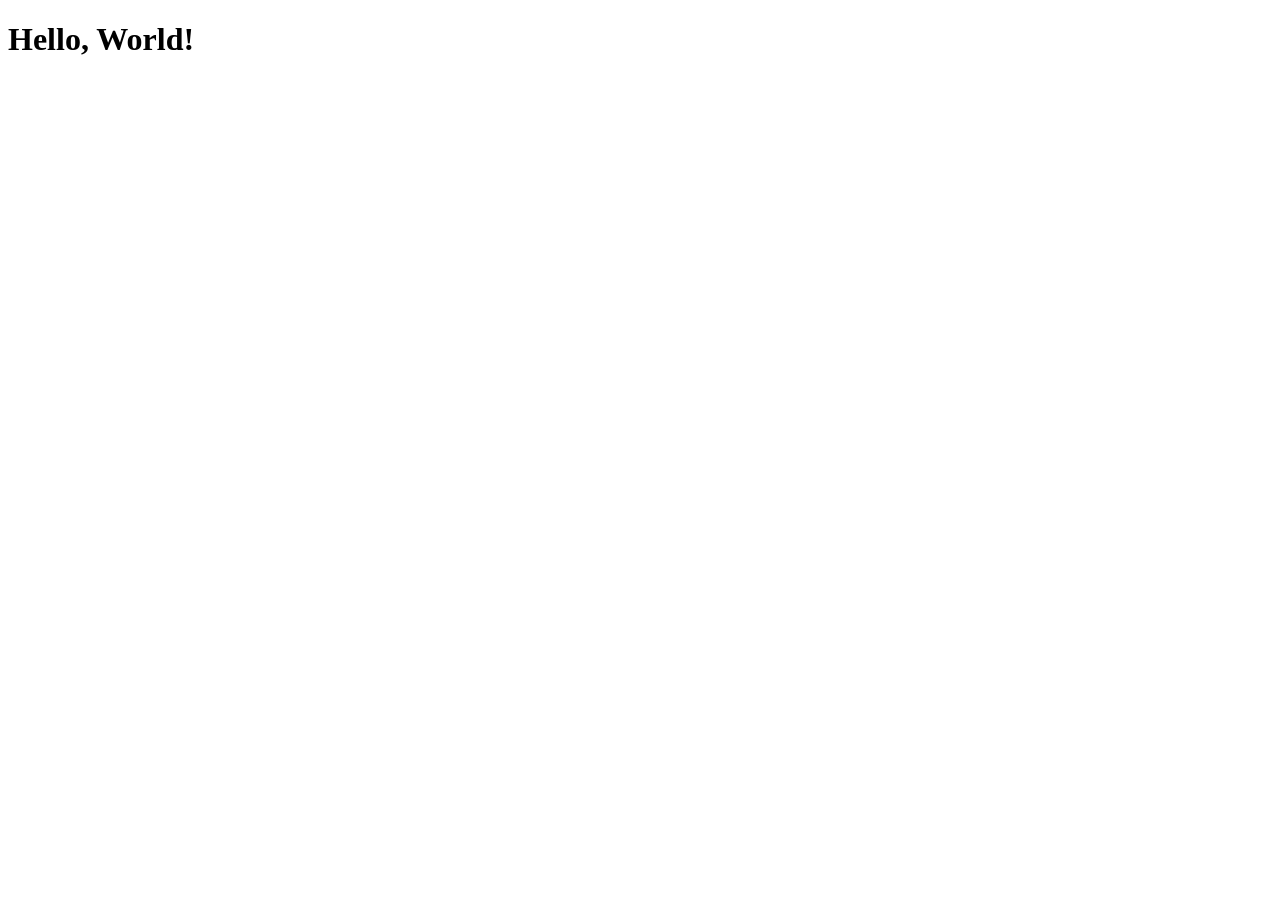
==== index.html @ 8e13c8a1 "feature : css and js file sadded . css and js file link to html" ====
<!DOCTYPE html>
<html lang="en">
<head>
  <meta charset="UTF-8">
  <meta name="viewport" content="width=device-width, initial-scale=1.0">
  <title>My Website</title>
  
  <!-- css code -->
  <link rel="stylesheet" href="style.css">
</head>
<body>

  <h1>Hello, World!</h1>

  <!-- Js code -->
  <script src="script.js" defer></script>
</body>
</html>
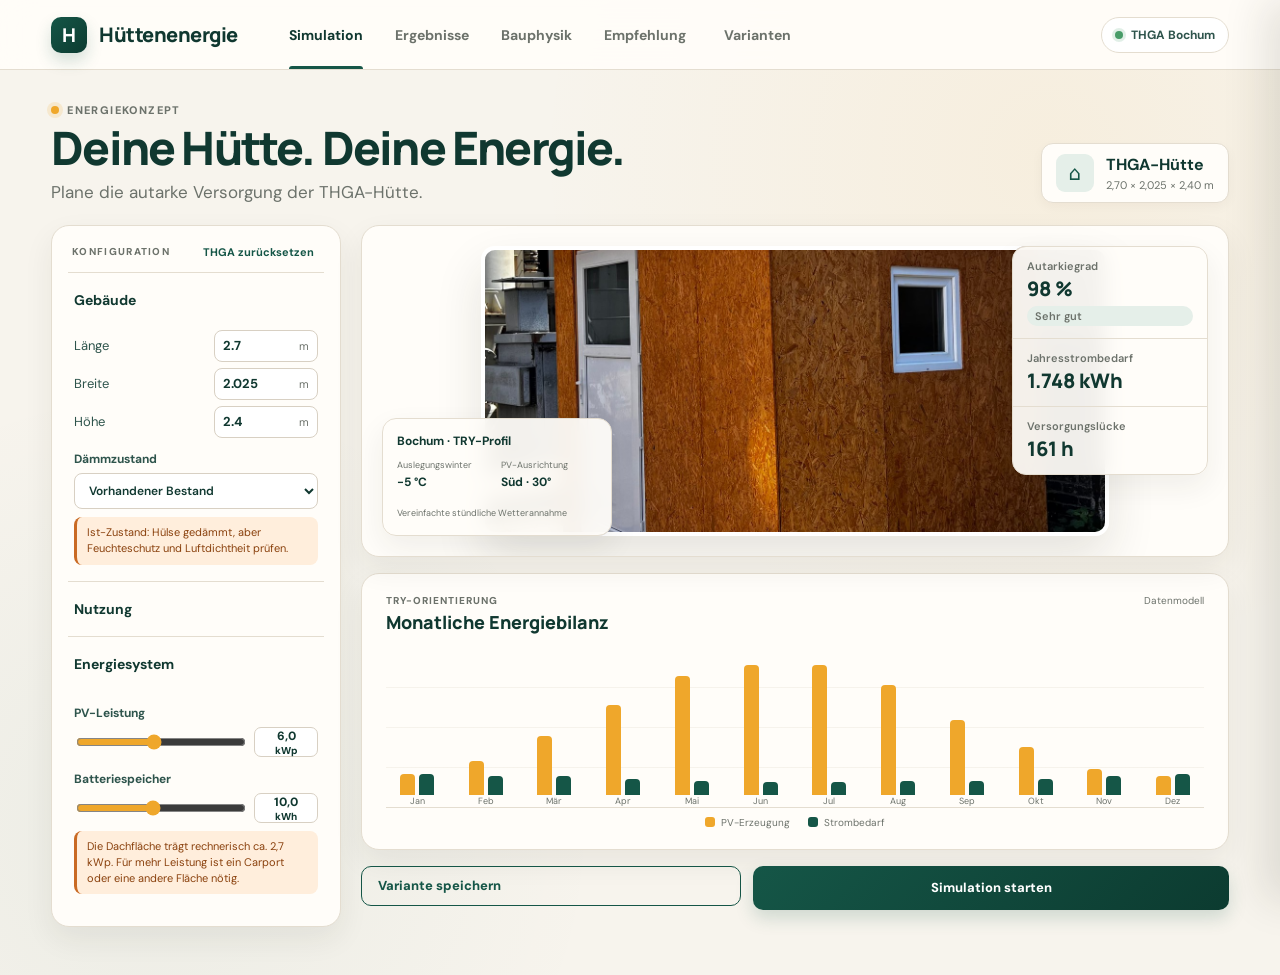
==== commit fb9c5d44: "feature : added the graph , app structure, calculations, recommendations" ====
--- a/index.html
+++ b/index.html
@@ -1,18 +1,151 @@
 <!DOCTYPE html>
-<html lang="en">
+<html lang="de">
 <head>
   <meta charset="UTF-8">
   <meta name="viewport" content="width=device-width, initial-scale=1.0">
-  <title>My Website</title>
-  
-  <!-- css code -->
+  <meta name="description" content="Interaktive Auslegung einer autarken THGA-Hüttenenergieversorgung.">
+  <title>Hüttenenergie · Simulation</title>
+  <link rel="preconnect" href="https://fonts.googleapis.com">
+  <link rel="preconnect" href="https://fonts.gstatic.com" crossorigin>
+  <link href="https://fonts.googleapis.com/css2?family=DM+Sans:wght@400;500;600;700&family=Manrope:wght@600;700;800&display=swap" rel="stylesheet">
   <link rel="stylesheet" href="style.css">
 </head>
 <body>
+  <header class="topbar">
+    <a class="brand" href="#simulation" aria-label="Hüttenenergie Startseite">
+      <span class="brand-mark" aria-hidden="true">H</span>
+      <span>Hüttenenergie</span>
+    </a>
+    <nav class="main-nav" aria-label="Hauptnavigation">
+      <a class="active" href="#simulation">Simulation</a>
+      <a href="graph.html" id="resultsLink">Ergebnisse</a>
+      <a href="graph.html#bauphysik">Bauphysik</a>
+      <a href="empfehlung.html">Empfehlung</a>
+      <button class="nav-button" id="variantsLink" type="button">Varianten</button>
+    </nav>
+    <div class="header-actions">
+      <span class="location-pill"><span class="location-dot"></span> THGA Bochum</span>
+      <button class="menu-button" aria-label="Menü öffnen" aria-expanded="false" type="button">
+        <span></span><span></span><span></span>
+      </button>
+    </div>
+  </header>
 
-  <h1>Hello, World!</h1>
+  <main class="container" id="simulation">
+    <section class="page-header">
+      <div>
+        <p class="eyebrow"><span></span> Energiekonzept</p>
+        <h1>Deine Hütte. Deine Energie.</h1>
+        <p class="subtitle">Plane die autarke Versorgung der THGA-Hütte.</p>
+      </div>
+      <div class="preset-badge">
+        <span class="preset-icon" aria-hidden="true">⌂</span>
+        <div><strong>THGA-Hütte</strong><small>2,70 × 2,025 × 2,40 m</small></div>
+      </div>
+    </section>
 
-  <!-- Js code -->
+    <div class="workspace">
+      <aside class="settings-panel card" aria-label="Simulationsparameter">
+        <div class="panel-heading">
+          <span>Konfiguration</span>
+          <button id="resetButton" class="reset-button" type="button">THGA zurücksetzen</button>
+        </div>
+
+        <section class="setting-section open">
+          <button class="section-heading" type="button" aria-expanded="true">
+            <strong>Gebäude</strong>
+          </button>
+          <div class="section-content">
+            <label class="number-field"><span>Länge</span><span class="value-box"><input id="lengthInput" type="number" value="2.7" min="2" max="20" step="0.1"><em>m</em></span></label>
+            <label class="number-field"><span>Breite</span><span class="value-box"><input id="widthInput" type="number" value="2.025" min="2" max="20" step="0.1"><em>m</em></span></label>
+            <label class="number-field"><span>Höhe</span><span class="value-box"><input id="heightInput" type="number" value="2.4" min="2" max="8" step="0.1"><em>m</em></span></label>
+            <label class="select-field" for="insulation">
+              <span>Dämmzustand</span>
+              <select id="insulation">
+                <option value="0.42">Nicht gedämmt</option>
+                <option value="0.34" selected>Vorhandener Bestand</option>
+                <option value="0.16">Sanierter Zustand</option>
+              </select>
+            </label>
+            <div id="physicsHint" class="physics-hint warning">Ist-Zustand: Hülse gedämmt, aber Feuchteschutz und Luftdichtheit prüfen.</div>
+          </div>
+        </section>
+
+        <section class="setting-section">
+          <button class="section-heading" type="button" aria-expanded="false">
+            <strong>Nutzung</strong>
+          </button>
+          <div class="section-content collapsed">
+            <label class="select-field" for="occupancy">
+              <span>Nutzungsprofil</span>
+              <select id="occupancy">
+                <option value="weekend" selected>Wochenende</option>
+                <option value="regular">Dauernutzung</option>
+                <option value="vacant">Leerstand</option>
+              </select>
+            </label>
+          </div>
+        </section>
+
+        <section class="setting-section open">
+          <button class="section-heading" type="button" aria-expanded="true">
+            <strong>Energiesystem</strong>
+          </button>
+          <div class="section-content">
+            <div class="range-field">
+              <div class="range-heading"><label for="pvRange">PV-Leistung</label></div>
+              <div class="range-line"><input id="pvRange" type="range" min="1" max="12" value="6" step="0.5"><output id="pvOutput" for="pvRange">6 <small>kWp</small></output></div>
+            </div>
+            <div class="range-field">
+              <div class="range-heading"><label for="batteryRange">Batteriespeicher</label></div>
+              <div class="range-line"><input id="batteryRange" type="range" min="2" max="20" value="10" step="1"><output id="batteryOutput" for="batteryRange">10 <small>kWh</small></output></div>
+            </div>
+            <div id="roofWarning" class="physics-hint warning" hidden></div>
+          </div>
+        </section>
+      </aside>
+
+      <section class="visual-column">
+        <article class="model-stage card">
+          <img src="images/thga-huette.jpg" alt="THGA-Tiny-House mit Holzfassade auf dem Campus" loading="eager">
+          <article class="weather-card" aria-label="Wetter- und Standortdaten">
+            <strong>Bochum · TRY-Profil</strong>
+            <div class="weather-values"><span>Auslegungswinter<br><b>−5 °C</b></span><span>PV-Ausrichtung<br><b>Süd · 30°</b></span></div>
+            <small>Vereinfachte stündliche Wetterannahme</small>
+          </article>
+          <div class="metrics-overlay" aria-label="Simulationsergebnisse">
+            <div class="metric-row"><span>Autarkiegrad</span><strong id="autarky">83 %</strong><span class="pill" id="autarkyTrend">Gut</span></div>
+            <div class="metric-row"><span>Jahresstrombedarf</span><strong id="demand">1.160 kWh</strong></div>
+            <div class="metric-row"><span>Versorgungslücke</span><strong id="shortage">17 h</strong></div>
+          </div>
+        </article>
+
+        <article class="chart-card card" aria-labelledby="chartTitle">
+          <div class="card-heading"><div><p>TRY-Orientierung</p><h2 id="chartTitle">Monatliche Energiebilanz</h2></div><span class="preview-label">Datenmodell</span></div>
+          <div class="chart" id="chart" role="img" aria-label="PV-Erzeugung und Strombedarf über zwölf Monate"></div>
+          <div class="legend"><span><i class="pv-dot"></i>PV-Erzeugung</span><span><i class="load-dot"></i>Strombedarf</span></div>
+        </article>
+
+        <div class="action-row">
+          <button class="btn-outline" id="saveButton" type="button">Variante speichern</button>
+          <button class="btn-primary" id="simulateButton" type="button">Simulation starten</button>
+        </div>
+      </section>
+    </div>
+  </main>
+
+  <aside class="variant-drawer" id="variantDrawer" aria-label="Gespeicherte Varianten" aria-hidden="true">
+    <div class="drawer-heading"><div><small>Vergleich</small><h2>Varianten</h2></div><button id="closeDrawer" type="button" aria-label="Varianten schließen">×</button></div>
+    <div id="variantList" class="variant-list"><p class="empty-state">Noch keine Varianten gespeichert.</p></div>
+  </aside>
+  <div class="drawer-backdrop" id="drawerBackdrop"></div>
+
+  <div class="calculation-overlay" id="calculationOverlay" role="dialog" aria-modal="true" aria-labelledby="calculationTitle">
+    <div class="calculation-dialog"><div class="calculation-spinner" aria-hidden="true"></div><h2 id="calculationTitle">Simulation läuft</h2><p>Gebäudelast, TRY-Profil und Energiesystem werden ausgewertet.</p></div>
+  </div>
+  <div class="toast" role="status" aria-live="polite"></div>
+
+  <script src="energy-model.js" defer></script>
   <script src="script.js" defer></script>
 </body>
 </html>
--- a/style.css
+++ b/style.css
@@ -0,0 +1,611 @@
+:root {
+  --ink: #103830;
+  --ink-soft: #2e544c;
+  --muted: #6c726b;
+  --paper: #f7f4ed;
+  --panel: #fffdf9;
+  --surface: #f2efe6;
+  --line: #e4ddd0;
+  --green: #155647;
+  --green-light: #e5efe9;
+  --green-dark: #0c3b30;
+  --gold: #efa72b;
+  --gold-light: #fff0cc;
+  --amber: #c96a24;
+  --amber-light: #ffeedc;
+  --shadow-sm: 0 4px 12px rgba(45, 38, 28, 0.04);
+  --shadow-md: 0 12px 30px rgba(45, 38, 28, 0.07);
+  --shadow-lg: 0 22px 48px rgba(45, 38, 28, 0.12);
+  --radius-md: 12px;
+  --radius-lg: 18px;
+}
+
+* { box-sizing: border-box; }
+html { scroll-behavior: smooth; }
+
+body {
+  margin: 0;
+  min-height: 100vh;
+  color: var(--ink);
+  background:
+    radial-gradient(circle at 82% 16%, rgba(239, 167, 43, 0.08), transparent 32rem),
+    radial-gradient(circle at 12% 85%, rgba(21, 86, 71, 0.05), transparent 28rem),
+    var(--paper);
+  font-family: "DM Sans", system-ui, -apple-system, sans-serif;
+  -webkit-font-smoothing: antialiased;
+}
+
+button, input, select { font: inherit; }
+button { cursor: pointer; }
+
+button:focus-visible, a:focus-visible, input:focus-visible, select:focus-visible {
+  outline: 3px solid rgba(239, 167, 43, 0.45);
+  outline-offset: 2px;
+}
+
+/* --- Topbar Navigation --- */
+.topbar {
+  position: sticky;
+  top: 0;
+  z-index: 40;
+  height: 70px;
+  display: flex;
+  align-items: center;
+  gap: clamp(24px, 4vw, 56px);
+  padding: 0 clamp(20px, 4vw, 56px);
+  border-bottom: 1px solid var(--line);
+  background: rgba(255, 253, 249, 0.92);
+  backdrop-filter: blur(16px);
+}
+
+.brand {
+  display: flex;
+  align-items: center;
+  gap: 12px;
+  color: var(--ink);
+  text-decoration: none;
+  font: 800 20px "Manrope", sans-serif;
+  letter-spacing: -0.5px;
+}
+
+.brand-mark {
+  width: 36px;
+  height: 36px;
+  display: grid;
+  place-items: center;
+  border-radius: 10px;
+  color: #fff;
+  background: linear-gradient(135deg, var(--green), var(--green-dark));
+  box-shadow: 0 8px 16px rgba(21, 86, 71, 0.18);
+  font-size: 19px;
+}
+
+.main-nav {
+  height: 100%;
+  display: flex;
+  align-items: center;
+  gap: 32px;
+}
+
+.main-nav a, .nav-button {
+  position: relative;
+  height: 100%;
+  display: flex;
+  align-items: center;
+  border: 0;
+  background: none;
+  color: var(--muted);
+  text-decoration: none;
+  font-size: 14px;
+  font-weight: 700;
+  transition: color 180ms;
+}
+
+.main-nav a:hover, .nav-button:hover, .main-nav a.active { color: var(--ink); }
+
+.main-nav a.active::after {
+  content: "";
+  position: absolute;
+  left: 0;
+  right: 0;
+  bottom: 0;
+  height: 3px;
+  border-radius: 3px 3px 0 0;
+  background: var(--green);
+}
+
+.header-actions {
+  margin-left: auto;
+  display: flex;
+  align-items: center;
+  gap: 12px;
+}
+
+.location-pill {
+  height: 36px;
+  display: inline-flex;
+  align-items: center;
+  gap: 8px;
+  padding: 0 13px;
+  border: 1px solid var(--line);
+  border-radius: 999px;
+  background: #fff;
+  color: var(--ink-soft);
+  font-size: 12px;
+  font-weight: 700;
+}
+
+.location-dot {
+  width: 8px;
+  height: 8px;
+  border-radius: 50%;
+  background: #489c68;
+  box-shadow: 0 0 0 3px rgba(72, 156, 104, 0.16);
+}
+
+.btn-outline {
+  height: 40px;
+  display: inline-flex;
+  align-items: center;
+  gap: 8px;
+  padding: 0 16px;
+  border: 1px solid var(--green);
+  border-radius: 10px;
+  color: var(--green);
+  background: transparent;
+  text-decoration: none;
+  font-size: 13px;
+  font-weight: 800;
+  transition: all 180ms;
+}
+
+.btn-outline:hover { background: var(--green-light); transform: translateY(-1px); }
+
+.btn-primary {
+  height: 44px;
+  display: inline-flex;
+  align-items: center;
+  justify-content: center;
+  gap: 8px;
+  padding: 0 20px;
+  border: 0;
+  border-radius: 10px;
+  color: #fff;
+  background: linear-gradient(135deg, var(--green), var(--green-dark));
+  box-shadow: 0 8px 18px rgba(21, 86, 71, 0.18);
+  font-size: 13px;
+  font-weight: 800;
+  transition: all 180ms;
+}
+
+.btn-primary:hover { filter: brightness(1.06); transform: translateY(-1px); }
+
+/* --- Page Header --- */
+.container {
+  max-width: 1460px;
+  margin: 0 auto;
+  padding: 0 clamp(20px, 4vw, 56px) 48px;
+}
+
+.page-header {
+  display: flex;
+  align-items: flex-end;
+  justify-content: space-between;
+  gap: 20px;
+  padding: 28px 0 22px;
+}
+
+.eyebrow {
+  display: inline-flex;
+  align-items: center;
+  gap: 8px;
+  margin: 0 0 6px;
+  color: var(--muted);
+  font-size: 11px;
+  font-weight: 800;
+  letter-spacing: 1.4px;
+  text-transform: uppercase;
+}
+
+.eyebrow span {
+  width: 8px;
+  height: 8px;
+  border-radius: 50%;
+  background: var(--gold);
+  box-shadow: 0 0 0 4px rgba(239, 167, 43, 0.16);
+}
+
+h1 {
+  margin: 0;
+  font: 800 clamp(32px, 3.6vw, 48px)/1.08 "Manrope", sans-serif;
+  letter-spacing: -1.8px;
+}
+
+.subtitle {
+  margin: 8px 0 0;
+  color: var(--muted);
+  font-size: 17px;
+}
+
+.preset-badge {
+  display: flex;
+  align-items: center;
+  gap: 12px;
+  padding: 10px 14px;
+  border: 1px solid var(--line);
+  border-radius: var(--radius-md);
+  background: var(--panel);
+  box-shadow: var(--shadow-sm);
+}
+
+.preset-icon {
+  width: 38px;
+  height: 38px;
+  display: grid;
+  place-items: center;
+  border-radius: 9px;
+  color: var(--green);
+  background: var(--green-light);
+  font-size: 20px;
+}
+
+/* --- Workspace Grid (Simulation Page) --- */
+.workspace {
+  display: grid;
+  grid-template-columns: 290px minmax(0, 1fr);
+  gap: 20px;
+  align-items: start;
+}
+
+.card {
+  border: 1px solid var(--line);
+  border-radius: var(--radius-lg);
+  background: var(--panel);
+  box-shadow: var(--shadow-md);
+}
+
+.settings-panel { padding: 12px 16px 16px; }
+
+.panel-heading {
+  display: flex;
+  align-items: center;
+  justify-content: space-between;
+  padding: 6px 4px 12px;
+  color: var(--muted);
+  font-size: 10px;
+  font-weight: 800;
+  letter-spacing: 1.3px;
+  text-transform: uppercase;
+}
+
+.reset-button {
+  border: 0;
+  background: none;
+  color: var(--green);
+  font-size: 11px;
+  font-weight: 700;
+  text-transform: none;
+  letter-spacing: 0;
+}
+.reset-button:hover { text-decoration: underline; }
+
+.setting-section { border-top: 1px solid var(--line); padding: 4px 0; }
+
+.section-heading {
+  width: 100%;
+  height: 46px;
+  display: flex;
+  align-items: center;
+  gap: 10px;
+  padding: 0 6px;
+  border: 0;
+  border-radius: 8px;
+  background: none;
+  color: var(--ink);
+  font-size: 14px;
+  font-weight: 800;
+  transition: background 150ms;
+}
+.section-heading:hover { background: var(--surface); }
+
+.section-content { padding: 4px 6px 12px; }
+.collapsed { display: none; }
+
+.number-field {
+  height: 38px;
+  display: flex;
+  align-items: center;
+  justify-content: space-between;
+  font-size: 13px;
+  color: var(--ink-soft);
+}
+
+.value-box {
+  width: 104px;
+  height: 32px;
+  display: flex;
+  align-items: center;
+  border: 1px solid #d8d0c3;
+  border-radius: 8px;
+  background: #fff;
+  padding-right: 8px;
+}
+
+.value-box:focus-within {
+  border-color: var(--green);
+  box-shadow: 0 0 0 3px rgba(21, 86, 71, 0.1);
+}
+
+.value-box input {
+  width: 100%;
+  border: 0;
+  outline: 0;
+  padding: 0 8px;
+  background: transparent;
+  font-weight: 700;
+  font-size: 13px;
+  color: var(--ink);
+}
+
+.value-box em { font-style: normal; color: var(--muted); font-size: 11px; }
+
+.select-field {
+  display: block;
+  margin-top: 10px;
+  font-size: 12px;
+  font-weight: 700;
+  color: var(--ink-soft);
+}
+
+.select-field select {
+  width: 100%;
+  height: 36px;
+  margin-top: 6px;
+  padding: 0 10px;
+  border: 1px solid #d8d0c3;
+  border-radius: 8px;
+  background: #fff;
+  color: var(--ink);
+  font-size: 12px;
+  font-weight: 600;
+}
+
+.physics-hint {
+  margin-top: 8px;
+  padding: 8px 10px;
+  border-radius: 8px;
+  background: var(--surface);
+  font-size: 11px;
+  line-height: 1.45;
+  color: var(--ink-soft);
+}
+
+.physics-hint.warning {
+  background: var(--amber-light);
+  color: #8a410d;
+  border-left: 3px solid var(--amber);
+}
+
+.physics-hint.good {
+  background: var(--green-light);
+  color: var(--green-dark);
+  border-left: 3px solid var(--green);
+}
+
+.range-field { margin-top: 14px; }
+.range-heading {
+  display: flex;
+  justify-content: space-between;
+  margin-bottom: 6px;
+  font-size: 12px;
+  font-weight: 700;
+  color: var(--ink-soft);
+}
+
+.range-line {
+  display: grid;
+  grid-template-columns: 1fr 64px;
+  align-items: center;
+  gap: 10px;
+}
+
+input[type="range"] {
+  width: 100%;
+  accent-color: var(--gold);
+  cursor: pointer;
+}
+
+output {
+  height: 30px;
+  display: grid;
+  place-items: center;
+  border: 1px solid #d8d0c3;
+  border-radius: 7px;
+  background: #fff;
+  font-size: 12px;
+  font-weight: 800;
+}
+
+/* --- Visual Stage & Metrics --- */
+.visual-column { display: flex; flex-direction: column; gap: 16px; }
+
+.model-stage {
+  position: relative;
+  min-height: 320px;
+  display: flex;
+  align-items: center;
+  justify-content: center;
+  padding: 20px;
+  overflow: hidden;
+}
+
+.model-stage img {
+  width: min(76%, 680px);
+  max-height: 290px;
+  object-fit: cover;
+  border-radius: 14px;
+  border: 4px solid #fff;
+  box-shadow: var(--shadow-lg);
+}
+
+.weather-card {
+  position: absolute;
+  left: 20px;
+  bottom: 20px;
+  width: 230px;
+  padding: 14px;
+  border: 1px solid var(--line);
+  border-radius: 14px;
+  background: rgba(255, 253, 249, 0.94);
+  backdrop-filter: blur(10px);
+  box-shadow: var(--shadow-md);
+}
+
+.metrics-overlay {
+  position: absolute;
+  top: 20px;
+  right: 20px;
+  width: 196px;
+  border: 1px solid var(--line);
+  border-radius: 14px;
+  background: rgba(255, 253, 249, 0.94);
+  backdrop-filter: blur(10px);
+  box-shadow: var(--shadow-md);
+  overflow: hidden;
+}
+
+.metric-row {
+  padding: 12px 14px;
+  border-bottom: 1px solid var(--line);
+}
+.metric-row:last-child { border-bottom: 0; }
+.metric-row span { display: block; font-size: 11px; color: var(--muted); font-weight: 600; }
+.metric-row strong { display: block; font: 800 20px "Manrope", sans-serif; margin-top: 2px; }
+
+.pill {
+  display: inline-block;
+  margin-top: 4px;
+  padding: 3px 8px;
+  border-radius: 999px;
+  font-size: 10px;
+  font-weight: 800;
+  background: var(--green-light);
+  color: var(--green);
+}
+.pill.warn { background: var(--amber-light); color: var(--amber); }
+
+/* --- Interactive Charts --- */
+.chart-card { padding: 20px 24px; }
+
+.preset-badge div { display: flex; flex-direction: column; }
+.preset-badge small { margin-top: 3px; color: var(--muted); font-size: 11px; }
+.menu-button { display: none; }
+.weather-card strong { display: block; font-size: 12px; }
+.weather-values {
+  display: grid;
+  grid-template-columns: 1fr 1fr;
+  gap: 8px;
+  margin: 10px 0;
+}
+.weather-values span { display: block; color: var(--muted); font-size: 9px; }
+.weather-values b { display: block; margin-top: 3px; color: var(--ink); font-size: 12px; }
+.weather-card small { color: var(--muted); font-size: 9px; }
+.card-heading { display: flex; align-items: flex-start; justify-content: space-between; }
+.card-heading p { margin: 0 0 3px; color: var(--muted); font-size: 10px; font-weight: 800; text-transform: uppercase; letter-spacing: 1px; }
+.card-heading h2 { margin: 0; font: 800 18px "Manrope", sans-serif; }
+.preview-label { color: var(--muted); font-size: 10px; }
+.chart {
+  height: 160px;
+  display: flex;
+  align-items: end;
+  gap: 7px;
+  margin-top: 14px;
+  border-bottom: 1px solid var(--line);
+  background: repeating-linear-gradient(to bottom, transparent 0, transparent 39px, rgba(228, 221, 208, 0.65) 40px);
+}
+.month-column { height: 100%; flex: 1; min-width: 0; display: flex; flex-direction: column; align-items: center; justify-content: flex-end; color: var(--muted); font-size: 9px; }
+.chart-bars { height: calc(100% - 18px); width: 100%; display: flex; align-items: end; justify-content: center; gap: 4px; }
+.chart-bar { width: clamp(5px, 28%, 15px); min-height: 4px; border-radius: 4px 4px 0 0; transition: height 220ms ease; }
+.chart-bar.pv { background: var(--gold); }
+.chart-bar.load { background: var(--green); }
+.legend { display: flex; justify-content: center; gap: 18px; padding-top: 8px; color: var(--muted); font-size: 10px; }
+.legend span { display: flex; align-items: center; gap: 6px; }
+.legend i { width: 10px; height: 10px; display: inline-block; border-radius: 3px; }
+.pv-dot { background: var(--gold); }
+.load-dot { background: var(--green); }
+.action-row { display: grid; grid-template-columns: 1fr 1.25fr; gap: 12px; }
+.variant-drawer {
+  position: fixed;
+  z-index: 70;
+  top: 0;
+  right: 0;
+  width: min(380px, 92vw);
+  height: 100vh;
+  padding: 24px;
+  transform: translateX(100%);
+  border-left: 1px solid var(--line);
+  background: var(--panel);
+  box-shadow: -16px 0 40px rgba(45, 38, 28, 0.12);
+  transition: transform 220ms ease;
+}
+.variant-drawer.open { transform: translateX(0); }
+.drawer-backdrop { position: fixed; z-index: 60; inset: 0; background: rgba(16, 56, 48, 0.18); opacity: 0; pointer-events: none; transition: opacity 180ms; }
+.drawer-backdrop.open { opacity: 1; pointer-events: auto; }
+.drawer-heading { display: flex; align-items: center; justify-content: space-between; padding-bottom: 14px; border-bottom: 1px solid var(--line); }
+.drawer-heading small { color: var(--muted); text-transform: uppercase; letter-spacing: 1px; }
+.drawer-heading h2 { margin: 3px 0 0; }
+.drawer-heading button { width: 34px; height: 34px; border: 1px solid var(--line); border-radius: 50%; background: #fff; color: var(--ink); }
+.variant-list { padding-top: 12px; }
+.empty-state { color: var(--muted); text-align: center; }
+.variant-item { margin-bottom: 8px; }
+.variant-load { width: 100%; display: flex; align-items: center; justify-content: space-between; padding: 12px; border: 1px solid var(--line); border-radius: 10px; background: #fff; color: var(--ink); text-align: left; }
+.variant-load span { display: flex; flex-direction: column; }
+.variant-load small { margin-top: 3px; color: var(--muted); }
+.variant-load b { color: var(--green); }
+.calculation-overlay { position: fixed; z-index: 100; inset: 0; display: grid; place-items: center; background: rgba(247, 244, 237, 0.92); backdrop-filter: blur(10px); opacity: 0; visibility: hidden; transition: 180ms; }
+.calculation-overlay.active { opacity: 1; visibility: visible; }
+.calculation-dialog { width: min(380px, calc(100vw - 32px)); display: flex; flex-direction: column; align-items: center; padding: 28px; border: 1px solid var(--line); border-radius: var(--radius-lg); background: var(--panel); box-shadow: var(--shadow-lg); text-align: center; }
+.calculation-spinner { width: 58px; height: 58px; border: 5px solid #e2e7df; border-top-color: var(--green); border-radius: 50%; animation: spin 700ms linear infinite; }
+.calculation-dialog h2 { margin: 18px 0 5px; }
+.calculation-dialog p { margin: 0; color: var(--muted); font-size: 12px; }
+@keyframes spin { to { transform: rotate(360deg); } }
+.toast { position: fixed; z-index: 110; right: 22px; bottom: 22px; max-width: 320px; padding: 12px 16px; border-radius: 9px; background: var(--green-dark); color: #fff; box-shadow: var(--shadow-lg); opacity: 0; transform: translateY(12px); transition: 220ms; pointer-events: none; font-size: 12px; }
+.toast.show { opacity: 1; transform: translateY(0); }
+
+@media (max-width: 900px) {
+  .topbar { gap: 20px; }
+  .workspace { grid-template-columns: 250px minmax(0, 1fr); }
+  .metrics-overlay { width: 170px; }
+}
+
+@media (max-width: 760px) {
+  .topbar { height: 62px; padding: 0 16px; }
+  .brand { font-size: 16px; }
+  .brand-mark { width: 30px; height: 30px; }
+  .location-pill { display: none; }
+  .header-actions { margin-left: auto; }
+  .menu-button { display: grid; gap: 4px; padding: 8px; border: 0; background: none; }
+  .menu-button span { width: 18px; height: 2px; display: block; border-radius: 2px; background: var(--ink); }
+  .main-nav { position: absolute; z-index: 55; top: 56px; right: 12px; height: auto; display: none; min-width: 180px; gap: 0; padding: 7px; border: 1px solid var(--line); border-radius: 12px; background: var(--panel); box-shadow: var(--shadow-lg); }
+  .main-nav.open { display: grid; }
+  .main-nav a, .nav-button { height: 42px; width: 100%; padding: 0 11px; border-radius: 8px; }
+  .main-nav a.active::after { display: none; }
+  .container { padding: 0 12px 24px; }
+  .page-header { align-items: flex-start; padding: 20px 4px 16px; }
+  h1 { font-size: 30px; }
+  .subtitle { font-size: 14px; }
+  .preset-badge { display: none; }
+  .workspace { grid-template-columns: 1fr; }
+  .settings-panel { order: 2; }
+  .model-stage { min-height: 260px; }
+  .model-stage img { width: 94%; max-height: 230px; }
+  .weather-card { left: 8px; bottom: 8px; width: 190px; padding: 9px; }
+  .metrics-overlay { top: 8px; right: 8px; width: 150px; }
+  .metric-row { padding: 8px 10px; }
+  .metric-row strong { font-size: 16px; }
+  .chart-card { padding: 14px 12px; }
+  .chart { height: 140px; gap: 3px; }
+  .action-row { grid-template-columns: 1fr; }
+  .action-row button { width: 100%; }
+  .toast { right: 12px; bottom: 12px; left: 12px; max-width: none; text-align: center; }
+}
